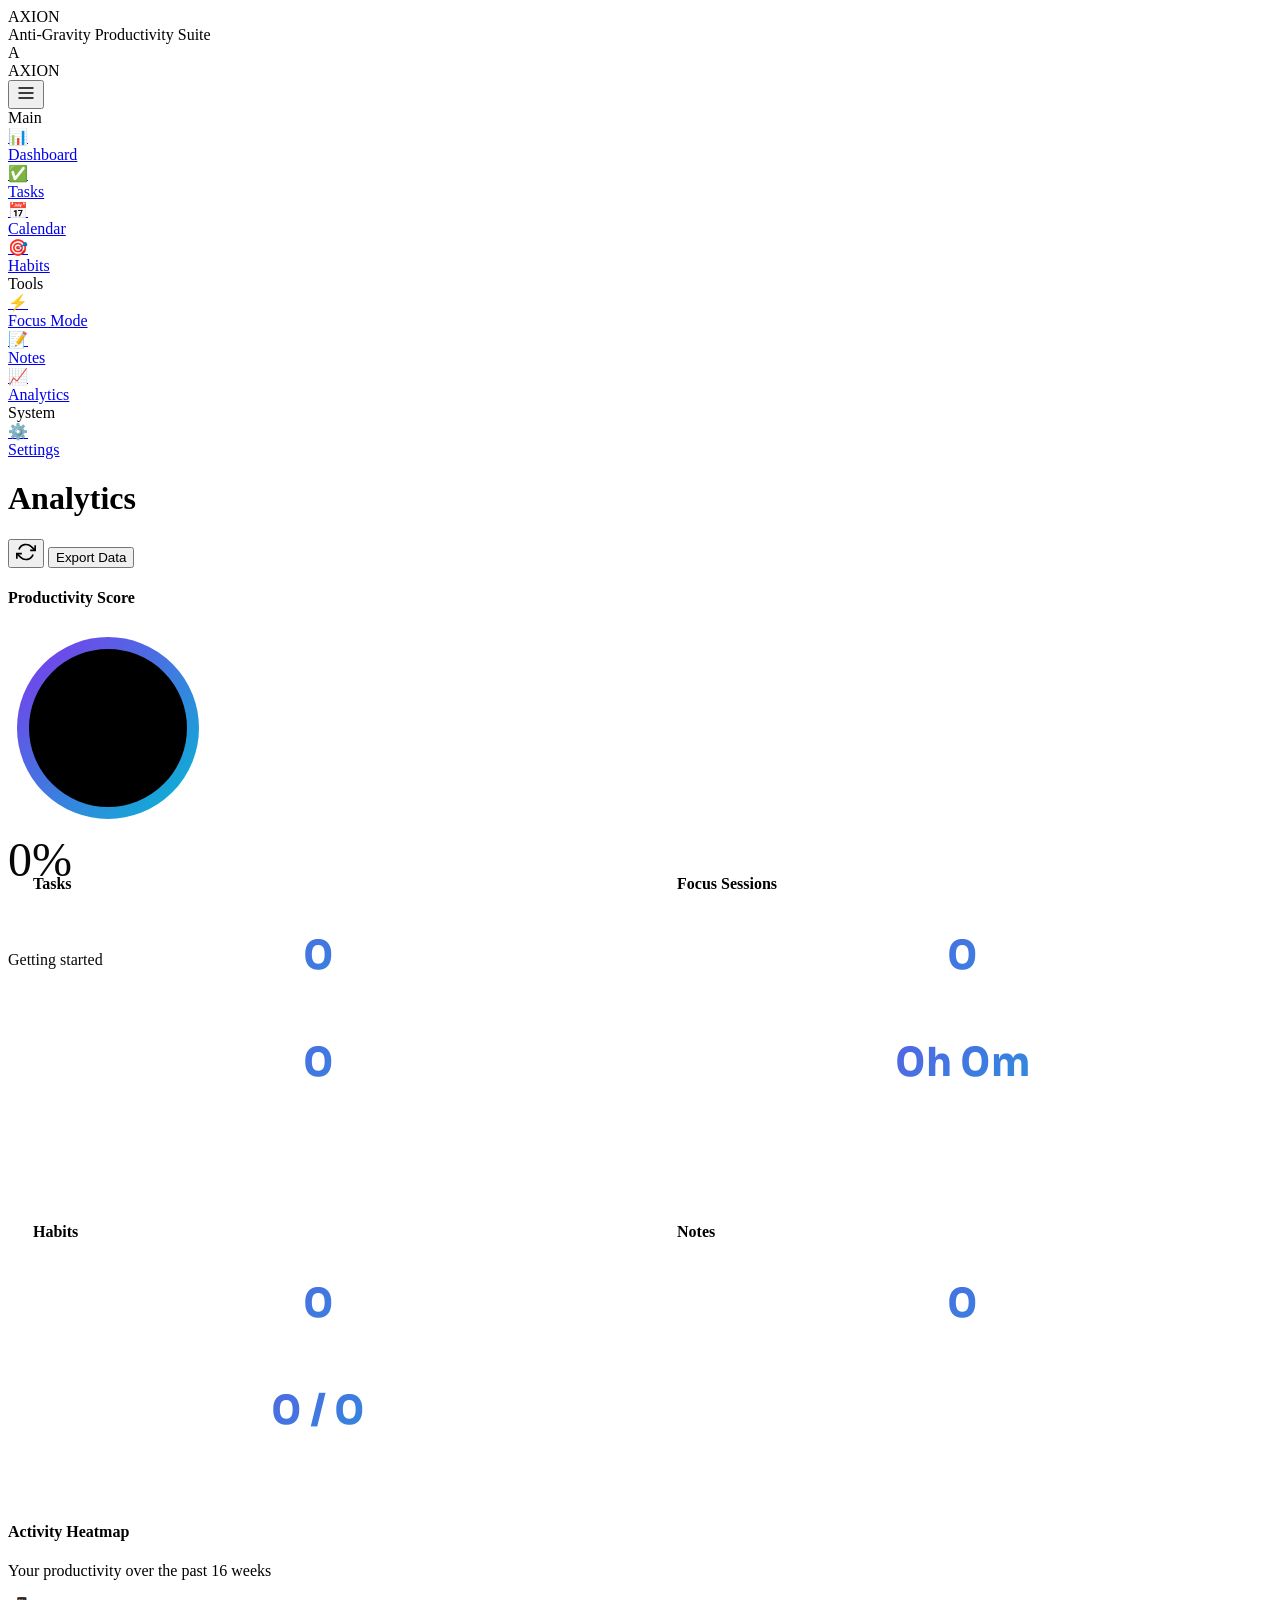
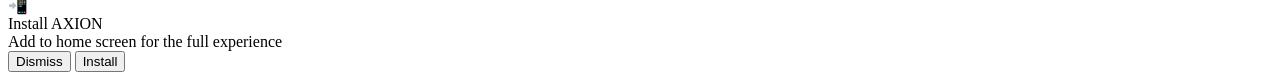
==== analytics.html @ ca5b5be5 "Add files via upload" ====
<!DOCTYPE html>
<html lang="en">
<head>
  <meta charset="UTF-8">
  <meta name="viewport" content="width=device-width, initial-scale=1.0">
  <meta name="description" content="AXION PRO MAX - Analytics">
  <meta name="theme-color" content="#7c3aed">
  <title>Analytics — AXION PRO MAX</title>
  
  <link rel="manifest" href="manifest.json">
  <link rel="icon" type="image/svg+xml" href="data:image/svg+xml,<svg xmlns='http://www.w3.org/2000/svg' viewBox='0 0 192 192'><rect fill='%237c3aed' width='192' height='192' rx='32'/><text x='96' y='130' font-size='100' text-anchor='middle' fill='white' font-family='system-ui'>A</text></svg>">
  
  <link rel="preconnect" href="https://fonts.googleapis.com">
  <link rel="preconnect" href="https://fonts.gstatic.com" crossorigin>
  <link href="https://fonts.googleapis.com/css2?family=Inter:wght@400;500;600;700&family=Sora:wght@400;600;700&display=swap" rel="stylesheet">
  
  <link rel="stylesheet" href="css/style.css">
  
  <style>
    .analytics-grid {
      display: grid;
      grid-template-columns: repeat(2, 1fr);
      gap: 1.5rem;
    }
    
    .analytics-card {
      background: rgba(255, 255, 255, 0.03);
      border: 1px solid rgba(255, 255, 255, 0.05);
      border-radius: 16px;
      padding: 1.5rem;
    }
    
    .analytics-stat {
      text-align: center;
      padding: 1rem;
    }
    
    .analytics-stat-value {
      font-family: 'Sora', sans-serif;
      font-size: 2.5rem;
      font-weight: 700;
      background: linear-gradient(135deg, #7c3aed 0%, #06b6d4 100%);
      -webkit-background-clip: text;
      -webkit-text-fill-color: transparent;
      background-clip: text;
    }
    
    .analytics-stat-label {
      color: rgba(255, 255, 255, 0.5);
      font-size: 0.875rem;
      margin-top: 0.5rem;
    }
    
    .heatmap-container {
      display: flex;
      gap: 4px;
      overflow-x: auto;
      padding: 1rem 0;
    }
    
    .heatmap-week {
      display: flex;
      flex-direction: column;
      gap: 4px;
    }
    
    .heatmap-cell-label {
      font-size: 0.625rem;
      color: rgba(255, 255, 255, 0.3);
      text-align: center;
      height: 14px;
    }
    
    .heatmap-labels {
      display: flex;
      justify-content: space-between;
      padding: 0.5rem 0;
      font-size: 0.75rem;
      color: rgba(255, 255, 255, 0.3);
    }
  </style>
</head>
<body data-page="analytics">
  
  <div class="splash-screen" id="splash-screen">
    <div class="splash-logo">AXION</div>
    <div class="splash-tagline">Anti-Gravity Productivity Suite</div>
    <div class="splash-loader">
      <div class="splash-loader-bar"></div>
    </div>
  </div>

  <div class="app-container">
    
    <aside class="sidebar">
      <div class="sidebar-header">
        <div class="logo">
          <div class="logo-icon">A</div>
          <span class="logo-text">AXION</span>
        </div>
        <button class="sidebar-toggle" onclick="document.querySelector('.sidebar').classList.toggle('collapsed')" title="Toggle sidebar">
          <svg width="20" height="20" viewBox="0 0 24 24" fill="none" stroke="currentColor" stroke-width="2">
            <path d="M3 12h18M3 6h18M3 18h18"/>
          </svg>
        </button>
      </div>
      
      <nav class="sidebar-nav">
        <div class="nav-section">
          <div class="nav-section-title">Main</div>
          <a href="dashboard.html" class="nav-item">
            <div class="nav-item-icon">📊</div>
            <span class="nav-item-text">Dashboard</span>
          </a>
          <a href="tasks.html" class="nav-item">
            <div class="nav-item-icon">✅</div>
            <span class="nav-item-text">Tasks</span>
          </a>
          <a href="calendar.html" class="nav-item">
            <div class="nav-item-icon">📅</div>
            <span class="nav-item-text">Calendar</span>
          </a>
          <a href="habits.html" class="nav-item">
            <div class="nav-item-icon">🎯</div>
            <span class="nav-item-text">Habits</span>
          </a>
        </div>
        
        <div class="nav-section">
          <div class="nav-section-title">Tools</div>
          <a href="focus.html" class="nav-item">
            <div class="nav-item-icon">⚡</div>
            <span class="nav-item-text">Focus Mode</span>
          </a>
          <a href="notes.html" class="nav-item">
            <div class="nav-item-icon">📝</div>
            <span class="nav-item-text">Notes</span>
          </a>
          <a href="analytics.html" class="nav-item active">
            <div class="nav-item-icon">📈</div>
            <span class="nav-item-text">Analytics</span>
          </a>
        </div>
        
        <div class="nav-section">
          <div class="nav-section-title">System</div>
          <a href="settings.html" class="nav-item">
            <div class="nav-item-icon">⚙️</div>
            <span class="nav-item-text">Settings</span>
          </a>
        </div>
      </nav>
    </aside>
    
    <main class="main-content">
      
      <header class="header">
        <div class="header-left">
          <h1 class="header-title">Analytics</h1>
        </div>
        
        <div class="header-right">
          <button class="btn btn-ghost" id="refresh-analytics">
            <svg width="20" height="20" viewBox="0 0 24 24" fill="none" stroke="currentColor" stroke-width="2">
              <path d="M23 4v6h-6M1 20v-6h6"/><path d="M3.51 9a9 9 0 0 1 14.85-3.36L23 10M1 14l4.64 4.36A9 9 0 0 0 20.49 15"/>
            </svg>
          </button>
          <button class="btn btn-secondary" id="export-analytics">Export Data</button>
        </div>
      </header>
      
      <div class="content-wrapper">
        
        <!-- Productivity Score -->
        <div class="card mb-lg">
          <div class="card-header">
            <h4>Productivity Score</h4>
          </div>
          <div class="productivity-score" id="productivity-score" style="width: 200px; height: 200px;">
            <svg class="productivity-score-circle" width="200" height="200" viewBox="0 0 200 200">
              <defs>
                <linearGradient id="scoreGradient2" x1="0%" y1="0%" x2="100%" y2="100%">
                  <stop offset="0%" stop-color="#7c3aed"/>
                  <stop offset="100%" stop-color="#06b6d4"/>
                </linearGradient>
              </defs>
              <circle class="productivity-score-bg" cx="100" cy="100" r="85" stroke-width="12"/>
              <circle class="productivity-score-progress" cx="100" cy="100" r="85" stroke-width="12" stroke="url(#scoreGradient2)"/>
            </svg>
            <div class="productivity-score-value" style="font-size: 3rem;">0%</div>
            <div class="stat-label" style="margin-top: 4rem;">Getting started</div>
          </div>
        </div>
        
        <!-- Stats Grid -->
        <div class="analytics-grid mb-lg">
          
          <div class="analytics-card">
            <h4 class="mb-md">Tasks</h4>
            <div class="grid grid-2">
              <div class="analytics-stat">
                <div class="analytics-stat-value" id="analytics-tasks-total">0</div>
                <div class="analytics-stat-label">Total Tasks</div>
              </div>
              <div class="analytics-stat">
                <div class="analytics-stat-value" id="analytics-tasks-completed">0</div>
                <div class="analytics-stat-label">Completed</div>
              </div>
            </div>
            <div class="progress mt-md">
              <div class="progress-bar" id="task-progress" style="width: 0%"></div>
            </div>
          </div>
          
          <div class="analytics-card">
            <h4 class="mb-md">Focus Sessions</h4>
            <div class="grid grid-2">
              <div class="analytics-stat">
                <div class="analytics-stat-value" id="focus-sessions">0</div>
                <div class="analytics-stat-label">Sessions</div>
              </div>
              <div class="analytics-stat">
                <div class="analytics-stat-value"><span id="focus-hours">0</span>h <span id="focus-minutes">0</span>m</div>
                <div class="analytics-stat-label">Total Time</div>
              </div>
            </div>
          </div>
          
          <div class="analytics-card">
            <h4 class="mb-md">Habits</h4>
            <div class="grid grid-2">
              <div class="analytics-stat">
                <div class="analytics-stat-value" id="analytics-habits-total">0</div>
                <div class="analytics-stat-label">Total Habits</div>
              </div>
              <div class="analytics-stat">
                <div class="analytics-stat-value">
                  <span id="streak-current">0</span> / <span id="streak-longest">0</span>
                </div>
                <div class="analytics-stat-label">Current / Longest Streak</div>
              </div>
            </div>
          </div>
          
          <div class="analytics-card">
            <h4 class="mb-md">Notes</h4>
            <div class="analytics-stat">
              <div class="analytics-stat-value" id="analytics-notes-total">0</div>
              <div class="analytics-stat-label">Total Notes</div>
            </div>
          </div>
          
        </div>
        
        <!-- Activity Heatmap -->
        <div class="card">
          <h4 class="mb-md">Activity Heatmap</h4>
          <p class="text-secondary mb-md">Your productivity over the past 16 weeks</p>
          <div id="activity-heatmap">
            <!-- Dynamically rendered -->
          </div>
        </div>
        
      </div>
    </main>
  </div>

  <div class="install-banner" id="install-banner">
    <div class="install-banner-icon">📲</div>
    <div class="install-banner-text">
      <div class="install-banner-title">Install AXION</div>
      <div class="install-banner-subtitle">Add to home screen for the full experience</div>
    </div>
    <div class="install-banner-actions">
      <button class="btn btn-ghost btn-sm" onclick="InstallBanner.hide()">Dismiss</button>
      <button class="btn btn-primary btn-sm" onclick="InstallBanner.install()">Install</button>
    </div>
  </div>

  <div class="toast-container" id="toast-container"></div>

  <script src="js/core.js"></script>
  <script src="js/analytics.js"></script>
</body>
</html>
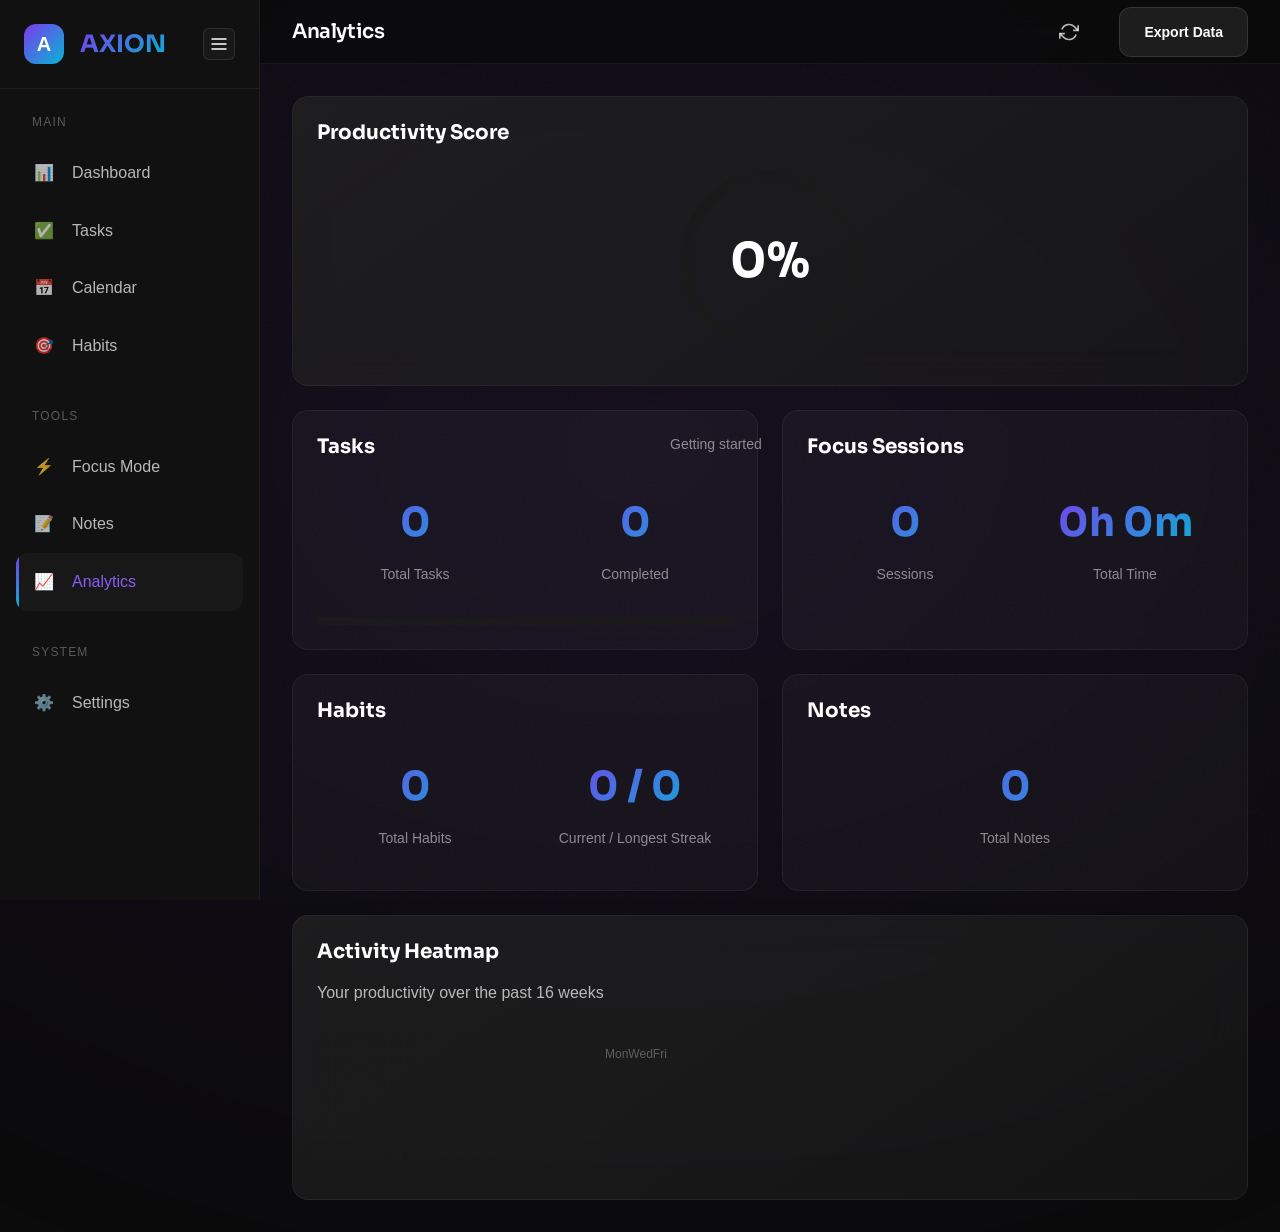
==== commit ebae8e71: "Fix HTML encoding issues in analytics.html" ====
--- a/analytics.html
+++ b/analytics.html
@@ -14,7 +14,7 @@
   <link rel="preconnect" href="https://fonts.gstatic.com" crossorigin>
   <link href="https://fonts.googleapis.com/css2?family=Inter:wght@400;500;600;700&family=Sora:wght@400;600;700&display=swap" rel="stylesheet">
   
-  <link rel="stylesheet" href="css/style.css">
+  <link rel="stylesheet" href="style.css">
   
   <style>
     .analytics-grid {
@@ -279,7 +279,8 @@
 
   <div class="toast-container" id="toast-container"></div>
 
-  <script src="js/core.js"></script>
-  <script src="js/analytics.js"></script>
+  <script src="core.js"></script>
+  <script src="analytics.js"></script>
 </body>
 </html>
+
--- a/style.css
+++ b/style.css
@@ -0,0 +1,2298 @@
+/**
+ * AXION PRO MAX - Premium Anti-Gravity Productivity Suite
+ * Anti-Gravity Productivity Suite
+ * Version: 1.0.0
+ */
+
+/* =====================================================
+   CSS CUSTOM PROPERTIES
+===================================================== */
+:root {
+  /* Colors */
+  --color-bg-primary: #0b0b0b;
+  --color-bg-secondary: #111111;
+  --color-bg-tertiary: #1a1a1a;
+  --color-bg-card: rgba(20, 20, 20, 0.7);
+  --color-bg-card-hover: rgba(30, 30, 30, 0.8);
+  --color-bg-glass: rgba(255, 255, 255, 0.03);
+  --color-bg-glass-strong: rgba(255, 255, 255, 0.08);
+  
+  /* Accent Colors */
+  --color-primary: #7c3aed;
+  --color-primary-light: #8b5cf6;
+  --color-primary-dark: #6d28d9;
+  --color-primary-glow: rgba(124, 58, 237, 0.4);
+  --color-secondary: #06b6d4;
+  --color-accent: #f472b6;
+  --color-success: #10b981;
+  --color-warning: #f59e0b;
+  --color-error: #ef4444;
+  
+  /* Text Colors */
+  --color-text-primary: #ffffff;
+  --color-text-secondary: rgba(255, 255, 255, 0.7);
+  --color-text-tertiary: rgba(255, 255, 255, 0.5);
+  --color-text-muted: rgba(255, 255, 255, 0.3);
+  
+  /* Gradients */
+  --gradient-primary: linear-gradient(135deg, #7c3aed 0%, #06b6d4 100%);
+  --gradient-accent: linear-gradient(135deg, #f472b6 0%, #7c3aed 100%);
+  --gradient-glow: radial-gradient(ellipse at center, rgba(124, 58, 237, 0.3) 0%, transparent 70%);
+  --gradient-card: linear-gradient(145deg, rgba(255,255,255,0.05) 0%, rgba(255,255,255,0.01) 100%);
+  
+  /* Typography */
+  --font-primary: 'Inter', -apple-system, BlinkMacSystemFont, 'Segoe UI', Roboto, sans-serif;
+  --font-heading: 'Sora', 'Space Grotesk', -apple-system, BlinkMacSystemFont, 'Segoe UI', Roboto, sans-serif;
+  
+  /* Spacing */
+  --spacing-xs: 4px;
+  --spacing-sm: 8px;
+  --spacing-md: 16px;
+  --spacing-lg: 24px;
+  --spacing-xl: 32px;
+  --spacing-2xl: 48px;
+  --spacing-3xl: 64px;
+  
+  /* Border Radius */
+  --radius-sm: 6px;
+  --radius-md: 12px;
+  --radius-lg: 16px;
+  --radius-xl: 24px;
+  --radius-full: 9999px;
+  
+  /* Shadows */
+  --shadow-sm: 0 2px 8px rgba(0, 0, 0, 0.3);
+  --shadow-md: 0 4px 16px rgba(0, 0, 0, 0.4);
+  --shadow-lg: 0 8px 32px rgba(0, 0, 0, 0.5);
+  --shadow-glow: 0 0 40px var(--color-primary-glow);
+  --shadow-glow-hover: 0 0 60px var(--color-primary-glow);
+  
+  /* Transitions */
+  --transition-fast: 150ms cubic-bezier(0.4, 0, 0.2, 1);
+  --transition-normal: 300ms cubic-bezier(0.4, 0, 0.2, 1);
+  --transition-slow: 500ms cubic-bezier(0.4, 0, 0.2, 1);
+  --transition-elastic: 500ms cubic-bezier(0.68, -0.55, 0.265, 1.55);
+  --transition-bounce: 600ms cubic-bezier(0.34, 1.56, 0.64, 1);
+  
+  /* Z-Index */
+  --z-base: 0;
+  --z-dropdown: 100;
+  --z-sticky: 200;
+  --z-modal: 300;
+  --z-toast: 400;
+  --z-tooltip: 500;
+  --z-install-banner: 600;
+  
+  /* Layout */
+  --sidebar-width: 260px;
+  --sidebar-collapsed: 80px;
+  --header-height: 64px;
+  --content-max-width: 1400px;
+}
+
+/* =====================================================
+   RESET & BASE STYLES
+===================================================== */
+*, *::before, *::after {
+  box-sizing: border-box;
+  margin: 0;
+  padding: 0;
+}
+
+html {
+  font-size: 16px;
+  scroll-behavior: smooth;
+  -webkit-font-smoothing: antialiased;
+  -moz-osx-font-smoothing: grayscale;
+}
+
+body {
+  font-family: var(--font-primary);
+  background-color: var(--color-bg-primary);
+  color: var(--color-text-primary);
+  line-height: 1.6;
+  min-height: 100vh;
+  overflow-x: hidden;
+  position: relative;
+}
+
+/* Noise Overlay */
+body::before {
+  content: '';
+  position: fixed;
+  top: 0;
+  left: 0;
+  width: 100%;
+  height: 100%;
+  pointer-events: none;
+  z-index: -1;
+  opacity: 0.02;
+  background-image: url("data:image/svg+xml,%3Csvg viewBox='0 0 400 400' xmlns='http://www.w3.org/2000/svg'%3E%3Cfilter id='noiseFilter'%3E%3CfeTurbulence type='fractalNoise' baseFrequency='0.9' numOctaves='4' stitchTiles='stitch'/%3E%3C/filter%3E%3Crect width='100%25' height='100%25' filter='url(%23noiseFilter)'/%3E%3C/svg%3E");
+}
+
+/* Ambient Glow Background */
+body::after {
+  content: '';
+  position: fixed;
+  top: -50%;
+  left: -50%;
+  width: 200%;
+  height: 200%;
+  background: var(--gradient-glow);
+  filter: blur(100px);
+  opacity: 0.3;
+  z-index: -2;
+  animation: ambientGlow 20s ease-in-out infinite;
+}
+
+@keyframes ambientGlow {
+  0%, 100% { transform: translate(0, 0) scale(1); }
+  33% { transform: translate(30px, -30px) scale(1.1); }
+  66% { transform: translate(-20px, 20px) scale(0.9); }
+}
+
+/* =====================================================
+   TYPOGRAPHY
+===================================================== */
+h1, h2, h3, h4, h5, h6 {
+  font-family: var(--font-heading);
+  font-weight: 700;
+  line-height: 1.2;
+  color: var(--color-text-primary);
+}
+
+h1 {
+  font-size: 3rem;
+  letter-spacing: -0.02em;
+}
+
+h2 {
+  font-size: 2.25rem;
+  letter-spacing: -0.01em;
+}
+
+h3 {
+  font-size: 1.75rem;
+}
+
+h4 {
+  font-size: 1.25rem;
+}
+
+h5 {
+  font-size: 1rem;
+}
+
+h6 {
+  font-size: 0.875rem;
+  text-transform: uppercase;
+  letter-spacing: 0.05em;
+  color: var(--color-text-secondary);
+}
+
+/* Gradient Text */
+.gradient-text {
+  background: var(--gradient-primary);
+  -webkit-background-clip: text;
+  -webkit-text-fill-color: transparent;
+  background-clip: text;
+}
+
+.gradient-text-accent {
+  background: var(--gradient-accent);
+  -webkit-background-clip: text;
+  -webkit-text-fill-color: transparent;
+  background-clip: text;
+}
+
+p {
+  color: var(--color-text-secondary);
+}
+
+a {
+  color: var(--color-primary-light);
+  text-decoration: none;
+  transition: color var(--transition-fast);
+}
+
+a:hover {
+  color: var(--color-primary);
+}
+
+/* =====================================================
+   ANIMATIONS
+===================================================== */
+
+/* Fade In */
+@keyframes fadeIn {
+  from { opacity: 0; }
+  to { opacity: 1; }
+}
+
+.fade-in {
+  animation: fadeIn 0.5s ease-out forwards;
+}
+
+/* Slide Up */
+@keyframes slideUp {
+  from {
+    opacity: 0;
+    transform: translateY(30px);
+  }
+  to {
+    opacity: 1;
+    transform: translateY(0);
+  }
+}
+
+.slide-up {
+  animation: slideUp 0.5s ease-out forwards;
+}
+
+/* Float */
+@keyframes float {
+  0%, 100% { transform: translateY(0); }
+  50% { transform: translateY(-10px); }
+}
+
+.float {
+  animation: float 6s ease-in-out infinite;
+}
+
+/* Glow Hover */
+@keyframes glowPulse {
+  0%, 100% { box-shadow: 0 0 20px var(--color-primary-glow); }
+  50% { box-shadow: 0 0 40px var(--color-primary-glow); }
+}
+
+.glow-hover {
+  transition: box-shadow var(--transition-normal);
+}
+
+.glow-hover:hover {
+  box-shadow: var(--shadow-glow-hover);
+}
+
+/* Hover Tilt - 3D Effect */
+.hover-tilt {
+  transition: transform var(--transition-normal);
+  transform-style: preserve-3d;
+  perspective: 1000px;
+}
+
+.hover-tilt:hover {
+  transform: rotateX(5deg) rotateY(-5deg) scale(1.02);
+}
+
+/* Scale In */
+@keyframes scaleIn {
+  from {
+    opacity: 0;
+    transform: scale(0.9);
+  }
+  to {
+    opacity: 1;
+    transform: scale(1);
+  }
+}
+
+.scale-in {
+  animation: scaleIn 0.3s ease-out forwards;
+}
+
+/* Blur Reveal */
+@keyframes blurReveal {
+  from {
+    opacity: 0;
+    filter: blur(10px);
+  }
+  to {
+    opacity: 1;
+    filter: blur(0);
+  }
+}
+
+.blur-reveal {
+  animation: blurReveal 0.6s ease-out forwards;
+}
+
+/* Spin */
+@keyframes spin {
+  from { transform: rotate(0deg); }
+  to { transform: rotate(360deg); }
+}
+
+.spin {
+  animation: spin 1s linear infinite;
+}
+
+/* Pulse */
+@keyframes pulse {
+  0%, 100% { opacity: 1; }
+  50% { opacity: 0.5; }
+}
+
+.pulse {
+  animation: pulse 2s ease-in-out infinite;
+}
+
+/* Bounce */
+@keyframes bounce {
+  0%, 100% { transform: translateY(0); }
+  50% { transform: translateY(-20px); }
+}
+
+.bounce {
+  animation: bounce 0.6s ease-out;
+}
+
+/* Slide In From Right */
+@keyframes slideInRight {
+  from {
+    opacity: 0;
+    transform: translateX(50px);
+  }
+  to {
+    opacity: 1;
+    transform: translateX(0);
+  }
+}
+
+.slide-in-right {
+  animation: slideInRight 0.4s ease-out forwards;
+}
+
+/* Slide In From Left */
+@keyframes slideInLeft {
+  from {
+    opacity: 0;
+    transform: translateX(-50px);
+  }
+  to {
+    opacity: 1;
+    transform: translateX(0);
+  }
+}
+
+.slide-in-left {
+  animation: slideInLeft 0.4s ease-out forwards;
+}
+
+/* Ripple Effect */
+.ripple {
+  position: relative;
+  overflow: hidden;
+}
+
+.ripple::after {
+  content: '';
+  position: absolute;
+  top: 50%;
+  left: 50%;
+  width: 0;
+  height: 0;
+  border-radius: 50%;
+  background: rgba(255, 255, 255, 0.3);
+  transform: translate(-50%, -50%);
+  transition: width 0.6s, height 0.6s;
+}
+
+.ripple:active::after {
+  width: 300px;
+  height: 300px;
+}
+
+/* =====================================================
+   PAGE TRANSITIONS
+===================================================== */
+.page-transition-enter {
+  opacity: 0;
+  transform: translateY(20px);
+}
+
+.page-transition-enter-active {
+  opacity: 1;
+  transform: translateY(0);
+  transition: opacity 0.4s, transform 0.4s;
+}
+
+.page-transition-exit {
+  opacity: 1;
+}
+
+.page-transition-exit-active {
+  opacity: 0;
+  transition: opacity 0.3s;
+}
+
+/* =====================================================
+   LAYOUT STRUCTURE
+===================================================== */
+.app-container {
+  display: flex;
+  min-height: 100vh;
+}
+
+.main-content {
+  flex: 1;
+  margin-left: var(--sidebar-width);
+  min-height: 100vh;
+  transition: margin-left var(--transition-normal);
+}
+
+.main-content.sidebar-collapsed {
+  margin-left: var(--sidebar-collapsed);
+}
+
+.content-wrapper {
+  padding: var(--spacing-xl);
+  max-width: var(--content-max-width);
+  margin: 0 auto;
+}
+
+/* Grid System */
+.grid {
+  display: grid;
+  gap: var(--spacing-lg);
+}
+
+.grid-2 {
+  grid-template-columns: repeat(2, 1fr);
+}
+
+.grid-3 {
+  grid-template-columns: repeat(3, 1fr);
+}
+
+.grid-4 {
+  grid-template-columns: repeat(4, 1fr);
+}
+
+@media (max-width: 1200px) {
+  .grid-4 { grid-template-columns: repeat(2, 1fr); }
+  .grid-3 { grid-template-columns: repeat(2, 1fr); }
+}
+
+@media (max-width: 768px) {
+  .main-content {
+    margin-left: 0;
+  }
+  
+  .grid-2, .grid-3, .grid-4 {
+    grid-template-columns: 1fr;
+  }
+}
+
+/* =====================================================
+   SIDEBAR
+===================================================== */
+.sidebar {
+  position: fixed;
+  top: 0;
+  left: 0;
+  width: var(--sidebar-width);
+  height: 100vh;
+  background: var(--color-bg-secondary);
+  border-right: 1px solid rgba(255, 255, 255, 0.05);
+  display: flex;
+  flex-direction: column;
+  z-index: var(--z-sticky);
+  transition: width var(--transition-elastic);
+  overflow: hidden;
+}
+
+.sidebar.collapsed {
+  width: var(--sidebar-collapsed);
+}
+
+.sidebar-header {
+  padding: var(--spacing-lg);
+  border-bottom: 1px solid rgba(255, 255, 255, 0.05);
+  display: flex;
+  align-items: center;
+  justify-content: space-between;
+}
+
+.logo {
+  display: flex;
+  align-items: center;
+  gap: var(--spacing-md);
+}
+
+.logo-icon {
+  width: 40px;
+  height: 40px;
+  background: var(--gradient-primary);
+  border-radius: var(--radius-md);
+  display: flex;
+  align-items: center;
+  justify-content: center;
+  font-weight: 700;
+  font-size: 1.25rem;
+  flex-shrink: 0;
+}
+
+.logo-text {
+  font-family: var(--font-heading);
+  font-size: 1.5rem;
+  font-weight: 700;
+  background: var(--gradient-primary);
+  -webkit-background-clip: text;
+  -webkit-text-fill-color: transparent;
+  background-clip: text;
+  white-space: nowrap;
+}
+
+.sidebar.collapsed .logo-text {
+  opacity: 0;
+  width: 0;
+}
+
+.sidebar-toggle {
+  background: var(--color-bg-glass);
+  border: 1px solid rgba(255, 255, 255, 0.1);
+  color: var(--color-text-primary);
+  width: 32px;
+  height: 32px;
+  border-radius: var(--radius-sm);
+  cursor: pointer;
+  display: flex;
+  align-items: center;
+  justify-content: center;
+  transition: all var(--transition-fast);
+}
+
+.sidebar-toggle:hover {
+  background: var(--color-bg-glass-strong);
+}
+
+.sidebar-nav {
+  flex: 1;
+  padding: var(--spacing-md);
+  overflow-y: auto;
+}
+
+.nav-section {
+  margin-bottom: var(--spacing-lg);
+}
+
+.nav-section-title {
+  font-size: 0.75rem;
+  text-transform: uppercase;
+  letter-spacing: 0.1em;
+  color: var(--color-text-muted);
+  padding: var(--spacing-sm) var(--spacing-md);
+  margin-bottom: var(--spacing-xs);
+}
+
+.sidebar.collapsed .nav-section-title {
+  opacity: 0;
+  height: 0;
+  padding: 0;
+  margin: 0;
+  overflow: hidden;
+}
+
+.nav-item {
+  display: flex;
+  align-items: center;
+  gap: var(--spacing-md);
+  padding: var(--spacing-md);
+  border-radius: var(--radius-md);
+  color: var(--color-text-secondary);
+  cursor: pointer;
+  transition: all var(--transition-fast);
+  position: relative;
+  overflow: hidden;
+}
+
+.nav-item::before {
+  content: '';
+  position: absolute;
+  left: 0;
+  top: 0;
+  width: 3px;
+  height: 100%;
+  background: var(--gradient-primary);
+  opacity: 0;
+  transition: opacity var(--transition-fast);
+}
+
+.nav-item:hover {
+  background: var(--color-bg-glass);
+  color: var(--color-text-primary);
+}
+
+.nav-item.active {
+  background: var(--color-bg-glass);
+  color: var(--color-primary-light);
+}
+
+.nav-item.active::before {
+  opacity: 1;
+}
+
+.nav-item-icon {
+  width: 24px;
+  height: 24px;
+  display: flex;
+  align-items: center;
+  justify-content: center;
+  flex-shrink: 0;
+}
+
+.nav-item-text {
+  white-space: nowrap;
+  transition: opacity var(--transition-fast);
+}
+
+.sidebar.collapsed .nav-item-text {
+  opacity: 0;
+  width: 0;
+}
+
+.nav-item-badge {
+  margin-left: auto;
+  background: var(--color-primary);
+  color: white;
+  font-size: 0.75rem;
+  padding: 2px 8px;
+  border-radius: var(--radius-full);
+}
+
+.sidebar.collapsed .nav-item-badge {
+  display: none;
+}
+
+/* =====================================================
+   HEADER
+===================================================== */
+.header {
+  height: var(--header-height);
+  background: rgba(11, 11, 11, 0.8);
+  backdrop-filter: blur(20px);
+  border-bottom: 1px solid rgba(255, 255, 255, 0.05);
+  display: flex;
+  align-items: center;
+  justify-content: space-between;
+  padding: 0 var(--spacing-xl);
+  position: sticky;
+  top: 0;
+  z-index: var(--z-sticky);
+}
+
+.header-left {
+  display: flex;
+  align-items: center;
+  gap: var(--spacing-lg);
+}
+
+.header-title {
+  font-family: var(--font-heading);
+  font-size: 1.25rem;
+  font-weight: 600;
+}
+
+.header-search {
+  position: relative;
+  width: 300px;
+}
+
+.header-search input {
+  width: 100%;
+  background: var(--color-bg-glass);
+  border: 1px solid rgba(255, 255, 255, 0.1);
+  border-radius: var(--radius-full);
+  padding: var(--spacing-sm) var(--spacing-lg);
+  padding-left: 44px;
+  color: var(--color-text-primary);
+  font-size: 0.875rem;
+  transition: all var(--transition-fast);
+}
+
+.header-search input:focus {
+  outline: none;
+  border-color: var(--color-primary);
+  box-shadow: 0 0 0 3px var(--color-primary-glow);
+}
+
+.header-search input::placeholder {
+  color: var(--color-text-muted);
+}
+
+.header-search-icon {
+  position: absolute;
+  left: 16px;
+  top: 50%;
+  transform: translateY(-50%);
+  color: var(--color-text-muted);
+}
+
+.header-search-shortcut {
+  position: absolute;
+  right: 16px;
+  top: 50%;
+  transform: translateY(-50%);
+  background: var(--color-bg-tertiary);
+  padding: 2px 8px;
+  border-radius: var(--radius-sm);
+  font-size: 0.75rem;
+  color: var(--color-text-muted);
+}
+
+.header-right {
+  display: flex;
+  align-items: center;
+  gap: var(--spacing-md);
+}
+
+/* =====================================================
+   CARDS
+===================================================== */
+.card {
+  background: var(--gradient-card), var(--color-bg-card);
+  backdrop-filter: blur(20px);
+  border: 1px solid rgba(255, 255, 255, 0.05);
+  border-radius: var(--radius-lg);
+  padding: var(--spacing-lg);
+  transition: all var(--transition-normal);
+}
+
+.card:hover {
+  background: var(--color-bg-card-hover);
+  border-color: rgba(255, 255, 255, 0.1);
+  transform: translateY(-4px);
+  box-shadow: var(--shadow-lg);
+}
+
+.card-glass {
+  background: rgba(255, 255, 255, 0.03);
+  backdrop-filter: blur(20px);
+  border: 1px solid rgba(255, 255, 255, 0.1);
+}
+
+.card-header {
+  display: flex;
+  align-items: center;
+  justify-content: space-between;
+  margin-bottom: var(--spacing-md);
+}
+
+.card-title {
+  font-size: 1rem;
+  font-weight: 600;
+}
+
+.card-subtitle {
+  font-size: 0.875rem;
+  color: var(--color-text-tertiary);
+}
+
+.card-icon {
+  width: 48px;
+  height: 48px;
+  border-radius: var(--radius-md);
+  display: flex;
+  align-items: center;
+  justify-content: center;
+  background: var(--gradient-primary);
+}
+
+.card-value {
+  font-family: var(--font-heading);
+  font-size: 2.5rem;
+  font-weight: 700;
+  margin: var(--spacing-md) 0;
+}
+
+.card-value-small {
+  font-size: 1.5rem;
+}
+
+.card-trend {
+  display: inline-flex;
+  align-items: center;
+  gap: var(--spacing-xs);
+  font-size: 0.875rem;
+  padding: 4px 12px;
+  border-radius: var(--radius-full);
+}
+
+.card-trend.up {
+  background: rgba(16, 185, 129, 0.1);
+  color: var(--color-success);
+}
+
+.card-trend.down {
+  background: rgba(239, 68, 68, 0.1);
+  color: var(--color-error);
+}
+
+/* =====================================================
+   BUTTONS
+===================================================== */
+.btn {
+  display: inline-flex;
+  align-items: center;
+  justify-content: center;
+  gap: var(--spacing-sm);
+  padding: var(--spacing-md) var(--spacing-lg);
+  font-size: 0.875rem;
+  font-weight: 600;
+  border-radius: var(--radius-md);
+  border: none;
+  cursor: pointer;
+  transition: all var(--transition-fast);
+  position: relative;
+  overflow: hidden;
+}
+
+.btn-primary {
+  background: var(--gradient-primary);
+  color: white;
+  box-shadow: 0 4px 15px var(--color-primary-glow);
+}
+
+.btn-primary:hover {
+  transform: translateY(-2px);
+  box-shadow: 0 6px 20px var(--color-primary-glow);
+}
+
+.btn-primary:active {
+  transform: translateY(0);
+}
+
+.btn-secondary {
+  background: var(--color-bg-glass-strong);
+  color: var(--color-text-primary);
+  border: 1px solid rgba(255, 255, 255, 0.1);
+}
+
+.btn-secondary:hover {
+  background: rgba(255, 255, 255, 0.12);
+  border-color: rgba(255, 255, 255, 0.2);
+}
+
+.btn-ghost {
+  background: transparent;
+  color: var(--color-text-secondary);
+}
+
+.btn-ghost:hover {
+  background: var(--color-bg-glass);
+  color: var(--color-text-primary);
+}
+
+.btn-icon {
+  width: 40px;
+  height: 40px;
+  padding: 0;
+  border-radius: var(--radius-md);
+}
+
+.btn-sm {
+  padding: var(--spacing-sm) var(--spacing-md);
+  font-size: 0.75rem;
+}
+
+.btn-lg {
+  padding: var(--spacing-lg) var(--spacing-xl);
+  font-size: 1rem;
+}
+
+/* Gradient Animated Button */
+.btn-gradient-animated {
+  background: linear-gradient(90deg, var(--color-primary), var(--color-secondary), var(--color-primary));
+  background-size: 200% 100%;
+  animation: gradientShift 3s ease infinite;
+}
+
+@keyframes gradientShift {
+  0% { background-position: 0% 50%; }
+  50% { background-position: 100% 50%; }
+  100% { background-position: 0% 50%; }
+}
+
+/* =====================================================
+   FORM ELEMENTS
+===================================================== */
+.form-group {
+  margin-bottom: var(--spacing-lg);
+}
+
+.form-label {
+  display: block;
+  font-size: 0.875rem;
+  font-weight: 500;
+  color: var(--color-text-secondary);
+  margin-bottom: var(--spacing-sm);
+}
+
+.form-input {
+  width: 100%;
+  background: var(--color-bg-glass);
+  border: 1px solid rgba(255, 255, 255, 0.1);
+  border-radius: var(--radius-md);
+  padding: var(--spacing-md);
+  color: var(--color-text-primary);
+  font-size: 0.875rem;
+  transition: all var(--transition-fast);
+}
+
+.form-input:focus {
+  outline: none;
+  border-color: var(--color-primary);
+  box-shadow: 0 0 0 3px var(--color-primary-glow);
+}
+
+.form-input::placeholder {
+  color: var(--color-text-muted);
+}
+
+textarea.form-input {
+  min-height: 120px;
+  resize: vertical;
+}
+
+/* Toggle Switch */
+.toggle {
+  position: relative;
+  width: 52px;
+  height: 28px;
+  background: var(--color-bg-tertiary);
+  border-radius: var(--radius-full);
+  cursor: pointer;
+  transition: background var(--transition-fast);
+}
+
+.toggle.active {
+  background: var(--gradient-primary);
+}
+
+.toggle::after {
+  content: '';
+  position: absolute;
+  top: 3px;
+  left: 3px;
+  width: 22px;
+  height: 22px;
+  background: white;
+  border-radius: 50%;
+  transition: transform var(--transition-fast);
+  box-shadow: var(--shadow-sm);
+}
+
+.toggle.active::after {
+  transform: translateX(24px);
+}
+
+/* Checkbox */
+.checkbox {
+  display: flex;
+  align-items: center;
+  gap: var(--spacing-sm);
+  cursor: pointer;
+}
+
+.checkbox input {
+  display: none;
+}
+
+.checkbox-box {
+  width: 22px;
+  height: 22px;
+  border: 2px solid rgba(255, 255, 255, 0.3);
+  border-radius: var(--radius-sm);
+  display: flex;
+  align-items: center;
+  justify-content: center;
+  transition: all var(--transition-fast);
+}
+
+.checkbox input:checked + .checkbox-box {
+  background: var(--gradient-primary);
+  border-color: var(--color-primary);
+}
+
+.checkbox-box::after {
+  content: '✓';
+  color: white;
+  font-size: 0.75rem;
+  opacity: 0;
+  transform: scale(0);
+  transition: all var(--transition-fast);
+}
+
+.checkbox input:checked + .checkbox-box::after {
+  opacity: 1;
+  transform: scale(1);
+}
+
+/* =====================================================
+   MODAL
+===================================================== */
+.modal-overlay {
+  position: fixed;
+  top: 0;
+  left: 0;
+  width: 100%;
+  height: 100%;
+  background: rgba(0, 0, 0, 0.7);
+  backdrop-filter: blur(5px);
+  display: flex;
+  align-items: center;
+  justify-content: center;
+  z-index: var(--z-modal);
+  opacity: 0;
+  visibility: hidden;
+  transition: all var(--transition-normal);
+}
+
+.modal-overlay.active {
+  opacity: 1;
+  visibility: visible;
+}
+
+.modal {
+  background: var(--color-bg-secondary);
+  border: 1px solid rgba(255, 255, 255, 0.1);
+  border-radius: var(--radius-xl);
+  width: 90%;
+  max-width: 500px;
+  max-height: 90vh;
+  overflow-y: auto;
+  transform: scale(0.9) translateY(20px);
+  transition: transform var(--transition-normal);
+}
+
+.modal-overlay.active .modal {
+  transform: scale(1) translateY(0);
+}
+
+.modal-header {
+  padding: var(--spacing-lg);
+  border-bottom: 1px solid rgba(255, 255, 255, 0.05);
+  display: flex;
+  align-items: center;
+  justify-content: space-between;
+}
+
+.modal-title {
+  font-size: 1.25rem;
+  font-weight: 600;
+}
+
+.modal-close {
+  width: 32px;
+  height: 32px;
+  border-radius: var(--radius-sm);
+  background: transparent;
+  border: none;
+  color: var(--color-text-muted);
+  cursor: pointer;
+  display: flex;
+  align-items: center;
+  justify-content: center;
+  transition: all var(--transition-fast);
+}
+
+.modal-close:hover {
+  background: var(--color-bg-glass);
+  color: var(--color-text-primary);
+}
+
+.modal-body {
+  padding: var(--spacing-lg);
+}
+
+.modal-footer {
+  padding: var(--spacing-lg);
+  border-top: 1px solid rgba(255, 255, 255, 0.05);
+  display: flex;
+  justify-content: flex-end;
+  gap: var(--spacing-md);
+}
+
+/* =====================================================
+   TOAST NOTIFICATIONS
+===================================================== */
+.toast-container {
+  position: fixed;
+  bottom: var(--spacing-xl);
+  right: var(--spacing-xl);
+  display: flex;
+  flex-direction: column;
+  gap: var(--spacing-md);
+  z-index: var(--z-toast);
+}
+
+.toast {
+  background: var(--color-bg-secondary);
+  border: 1px solid rgba(255, 255, 255, 0.1);
+  border-radius: var(--radius-md);
+  padding: var(--spacing-md) var(--spacing-lg);
+  display: flex;
+  align-items: center;
+  gap: var(--spacing-md);
+  min-width: 300px;
+  animation: slideInRight 0.3s ease-out;
+  box-shadow: var(--shadow-lg);
+}
+
+.toast.success {
+  border-left: 3px solid var(--color-success);
+}
+
+.toast.error {
+  border-left: 3px solid var(--color-error);
+}
+
+.toast.warning {
+  border-left: 3px solid var(--color-warning);
+}
+
+.toast.info {
+  border-left: 3px solid var(--color-primary);
+}
+
+.toast-icon {
+  width: 24px;
+  height: 24px;
+  flex-shrink: 0;
+}
+
+.toast-content {
+  flex: 1;
+}
+
+.toast-title {
+  font-weight: 600;
+  font-size: 0.875rem;
+  margin-bottom: 2px;
+}
+
+.toast-message {
+  font-size: 0.75rem;
+  color: var(--color-text-tertiary);
+}
+
+.toast-close {
+  background: transparent;
+  border: none;
+  color: var(--color-text-muted);
+  cursor: pointer;
+  padding: 4px;
+}
+
+/* =====================================================
+   TOOLTIP
+===================================================== */
+.tooltip {
+  position: relative;
+}
+
+.tooltip::before {
+  content: attr(data-tooltip);
+  position: absolute;
+  bottom: calc(100% + 10px);
+  left: 50%;
+  transform: translateX(-50%);
+  background: var(--color-bg-tertiary);
+  color: var(--color-text-primary);
+  padding: var(--spacing-sm) var(--spacing-md);
+  border-radius: var(--radius-sm);
+  font-size: 0.75rem;
+  white-space: nowrap;
+  opacity: 0;
+  visibility: hidden;
+  transition: all var(--transition-fast);
+  z-index: var(--z-tooltip);
+  box-shadow: var(--shadow-md);
+}
+
+.tooltip::after {
+  content: '';
+  position: absolute;
+  bottom: calc(100% + 5px);
+  left: 50%;
+  transform: translateX(-50%);
+  border: 5px solid transparent;
+  border-top-color: var(--color-bg-tertiary);
+  opacity: 0;
+  visibility: hidden;
+  transition: all var(--transition-fast);
+}
+
+.tooltip:hover::before,
+.tooltip:hover::after {
+  opacity: 1;
+  visibility: visible;
+}
+
+/* Glass Tooltip */
+.tooltip-glass::before {
+  background: rgba(30, 30, 30, 0.9);
+  backdrop-filter: blur(10px);
+  border: 1px solid rgba(255, 255, 255, 0.1);
+}
+
+/* =====================================================
+   DROPDOWN MENU
+===================================================== */
+.dropdown {
+  position: relative;
+}
+
+.dropdown-menu {
+  position: absolute;
+  top: calc(100% + 8px);
+  right: 0;
+  background: var(--color-bg-secondary);
+  border: 1px solid rgba(255, 255, 255, 0.1);
+  border-radius: var(--radius-md);
+  min-width: 200px;
+  padding: var(--spacing-sm);
+  opacity: 0;
+  visibility: hidden;
+  transform: translateY(-10px);
+  transition: all var(--transition-fast);
+  z-index: var(--z-dropdown);
+  box-shadow: var(--shadow-lg);
+}
+
+.dropdown.active .dropdown-menu {
+  opacity: 1;
+  visibility: visible;
+  transform: translateY(0);
+}
+
+.dropdown-item {
+  display: flex;
+  align-items: center;
+  gap: var(--spacing-md);
+  padding: var(--spacing-sm) var(--spacing-md);
+  border-radius: var(--radius-sm);
+  color: var(--color-text-secondary);
+  cursor: pointer;
+  transition: all var(--transition-fast);
+}
+
+.dropdown-item:hover {
+  background: var(--color-bg-glass);
+  color: var(--color-text-primary);
+}
+
+.dropdown-divider {
+  height: 1px;
+  background: rgba(255, 255, 255, 0.05);
+  margin: var(--spacing-sm) 0;
+}
+
+/* Animated Dropdown */
+.dropdown-animated .dropdown-menu {
+  animation: dropdownOpen 0.3s ease-out;
+}
+
+@keyframes dropdownOpen {
+  from {
+    opacity: 0;
+    transform: translateY(-10px) scale(0.95);
+  }
+  to {
+    opacity: 1;
+    transform: translateY(0) scale(1);
+  }
+}
+
+/* =====================================================
+   PROGRESS BARS
+===================================================== */
+.progress {
+  height: 8px;
+  background: var(--color-bg-tertiary);
+  border-radius: var(--radius-full);
+  overflow: hidden;
+}
+
+.progress-bar {
+  height: 100%;
+  background: var(--gradient-primary);
+  border-radius: var(--radius-full);
+  transition: width var(--transition-slow);
+  position: relative;
+}
+
+.progress-bar::after {
+  content: '';
+  position: absolute;
+  top: 0;
+  left: 0;
+  right: 0;
+  bottom: 0;
+  background: linear-gradient(90deg, transparent, rgba(255,255,255,0.3), transparent);
+  animation: progressShimmer 2s infinite;
+}
+
+@keyframes progressShimmer {
+  0% { transform: translateX(-100%); }
+  100% { transform: translateX(100%); }
+}
+
+/* Animated Progress */
+.progress-animated .progress-bar {
+  animation: progressPulse 2s ease-in-out infinite;
+}
+
+@keyframes progressPulse {
+  0%, 100% { filter: brightness(1); }
+  50% { filter: brightness(1.2); }
+}
+
+/* =====================================================
+   SKELETON LOADING
+===================================================== */
+.skeleton {
+  background: linear-gradient(90deg, 
+    var(--color-bg-tertiary) 25%, 
+    var(--color-bg-secondary) 50%, 
+    var(--color-bg-tertiary) 75%
+  );
+  background-size: 200% 100%;
+  animation: skeleton-loading 1.5s infinite;
+  border-radius: var(--radius-sm);
+}
+
+@keyframes skeleton-loading {
+  0% { background-position: 200% 0; }
+  100% { background-position: -200% 0; }
+}
+
+.skeleton-text {
+  height: 16px;
+  margin-bottom: var(--spacing-sm);
+}
+
+.skeleton-title {
+  height: 24px;
+  width: 60%;
+  margin-bottom: var(--spacing-md);
+}
+
+.skeleton-avatar {
+  width: 40px;
+  height: 40px;
+  border-radius: 50%;
+}
+
+.skeleton-card {
+  height: 200px;
+  border-radius: var(--radius-lg);
+}
+
+/* =====================================================
+   TASK ITEMS
+===================================================== */
+.task-item {
+  display: flex;
+  align-items: flex-start;
+  gap: var(--spacing-md);
+  padding: var(--spacing-md);
+  background: var(--color-bg-glass);
+  border: 1px solid rgba(255, 255, 255, 0.05);
+  border-radius: var(--radius-md);
+  transition: all var(--transition-fast);
+}
+
+.task-item:hover {
+  background: var(--color-bg-glass-strong);
+  border-color: rgba(255, 255, 255, 0.1);
+}
+
+.task-item.completed {
+  opacity: 0.6;
+}
+
+.task-item.completed .task-title {
+  text-decoration: line-through;
+}
+
+.task-checkbox {
+  width: 22px;
+  height: 22px;
+  border: 2px solid rgba(255, 255, 255, 0.3);
+  border-radius: var(--radius-sm);
+  cursor: pointer;
+  display: flex;
+  align-items: center;
+  justify-content: center;
+  transition: all var(--transition-fast);
+  flex-shrink: 0;
+}
+
+.task-checkbox:hover {
+  border-color: var(--color-primary);
+}
+
+.task-checkbox.checked {
+  background: var(--gradient-primary);
+  border-color: var(--color-primary);
+}
+
+.task-content {
+  flex: 1;
+}
+
+.task-title {
+  font-weight: 500;
+  margin-bottom: 4px;
+}
+
+.task-meta {
+  display: flex;
+  align-items: center;
+  gap: var(--spacing-md);
+  font-size: 0.75rem;
+  color: var(--color-text-muted);
+}
+
+.task-actions {
+  display: flex;
+  gap: var(--spacing-xs);
+  opacity: 0;
+  transition: opacity var(--transition-fast);
+}
+
+.task-item:hover .task-actions {
+  opacity: 1;
+}
+
+/* Confetti Burst */
+@keyframes confetti {
+  0% { transform: translateY(0) rotate(0deg); opacity: 1; }
+  100% { transform: translateY(-100px) rotate(720deg); opacity: 0; }
+}
+
+.confetti-container {
+  position: fixed;
+  pointer-events: none;
+  z-index: var(--z-toast);
+}
+
+.confetti-piece {
+  position: absolute;
+  width: 10px;
+  height: 10px;
+  animation: confetti 1s ease-out forwards;
+}
+
+/* =====================================================
+   CALENDAR
+===================================================== */
+.calendar-grid {
+  display: grid;
+  grid-template-columns: repeat(7, 1fr);
+  gap: 2px;
+}
+
+.calendar-day {
+  aspect-ratio: 1;
+  display: flex;
+  align-items: center;
+  justify-content: center;
+  border-radius: var(--radius-sm);
+  font-size: 0.875rem;
+  cursor: pointer;
+  transition: all var(--transition-fast);
+  position: relative;
+}
+
+.calendar-day:hover {
+  background: var(--color-bg-glass);
+}
+
+.calendar-day.today {
+  background: var(--color-bg-glass-strong);
+  font-weight: 600;
+}
+
+.calendar-day.selected {
+  background: var(--gradient-primary);
+}
+
+.calendar-day.has-task::after {
+  content: '';
+  position: absolute;
+  bottom: 4px;
+  width: 4px;
+  height: 4px;
+  background: var(--color-primary);
+  border-radius: 50%;
+}
+
+.calendar-day.other-month {
+  color: var(--color-text-muted);
+}
+
+/* Weekly Heatmap */
+.heatmap-grid {
+  display: flex;
+  gap: 3px;
+}
+
+.heatmap-row {
+  display: flex;
+  flex-direction: column;
+  gap: 3px;
+}
+
+.heatmap-cell {
+  width: 14px;
+  height: 14px;
+  border-radius: 3px;
+  background: var(--color-bg-tertiary);
+  transition: all var(--transition-fast);
+}
+
+.heatmap-cell:hover {
+  transform: scale(1.2);
+}
+
+.heatmap-cell.level-1 { background: rgba(124, 58, 237, 0.2); }
+.heatmap-cell.level-2 { background: rgba(124, 58, 237, 0.4); }
+.heatmap-cell.level-3 { background: rgba(124, 58, 237, 0.6); }
+.heatmap-cell.level-4 { background: rgba(124, 58, 237, 0.8); }
+.heatmap-cell.level-5 { background: var(--color-primary); }
+
+/* =====================================================
+   STATS & METRICS
+===================================================== */
+.stat-card {
+  text-align: center;
+  padding: var(--spacing-xl);
+}
+
+.stat-value {
+  font-family: var(--font-heading);
+  font-size: 3rem;
+  font-weight: 700;
+  background: var(--gradient-primary);
+  -webkit-background-clip: text;
+  -webkit-text-fill-color: transparent;
+  background-clip: text;
+  line-height: 1;
+}
+
+.stat-label {
+  font-size: 0.875rem;
+  color: var(--color-text-tertiary);
+  margin-top: var(--spacing-sm);
+}
+
+.stat-change {
+  display: inline-flex;
+  align-items: center;
+  gap: 4px;
+  font-size: 0.75rem;
+  margin-top: var(--spacing-sm);
+  padding: 4px 8px;
+  border-radius: var(--radius-full);
+}
+
+/* Productivity Score */
+.productivity-score {
+  position: relative;
+  width: 150px;
+  height: 150px;
+  margin: 0 auto;
+}
+
+.productivity-score-circle {
+  transform: rotate(-90deg);
+}
+
+.productivity-score-bg {
+  fill: none;
+  stroke: var(--color-bg-tertiary);
+  stroke-width: 10;
+}
+
+.productivity-score-progress {
+  fill: none;
+  stroke: url(#scoreGradient);
+  stroke-width: 10;
+  stroke-linecap: round;
+  stroke-dasharray: 408;
+  stroke-dashoffset: 408;
+  transition: stroke-dashoffset 1s ease-out;
+}
+
+.productivity-score-value {
+  position: absolute;
+  top: 50%;
+  left: 50%;
+  transform: translate(-50%, -50%);
+  font-family: var(--font-heading);
+  font-size: 2.5rem;
+  font-weight: 700;
+}
+
+/* =====================================================
+   FOCUS MODE
+===================================================== */
+.focus-mode {
+  position: fixed;
+  top: 0;
+  left: 0;
+  width: 100%;
+  height: 100%;
+  background: var(--color-bg-primary);
+  z-index: var(--z-modal);
+  display: flex;
+  flex-direction: column;
+  align-items: center;
+  justify-content: center;
+  opacity: 0;
+  visibility: hidden;
+  transition: all var(--transition-normal);
+}
+
+.focus-mode.active {
+  opacity: 1;
+  visibility: visible;
+}
+
+.focus-timer {
+  font-family: var(--font-heading);
+  font-size: 8rem;
+  font-weight: 700;
+  background: var(--gradient-primary);
+  -webkit-background-clip: text;
+  -webkit-text-fill-color: transparent;
+  background-clip: text;
+  line-height: 1;
+}
+
+.focus-task {
+  font-size: 1.5rem;
+  color: var(--color-text-secondary);
+  margin-top: var(--spacing-lg);
+}
+
+.focus-controls {
+  display: flex;
+  gap: var(--spacing-lg);
+  margin-top: var(--spacing-2xl);
+}
+
+/* =====================================================
+   INSTALL BANNER
+===================================================== */
+.install-banner {
+  position: fixed;
+  bottom: var(--spacing-xl);
+  left: 50%;
+  transform: translateX(-50%) translateY(100px);
+  background: var(--color-bg-secondary);
+  border: 1px solid rgba(255, 255, 255, 0.1);
+  border-radius: var(--radius-xl);
+  padding: var(--spacing-md) var(--spacing-xl);
+  display: flex;
+  align-items: center;
+  gap: var(--spacing-lg);
+  box-shadow: var(--shadow-lg);
+  opacity: 0;
+  visibility: hidden;
+  transition: all var(--transition-normal);
+  z-index: var(--z-install-banner);
+}
+
+.install-banner.active {
+  opacity: 1;
+  visibility: visible;
+  transform: translateX(-50%) translateY(0);
+}
+
+.install-banner-icon {
+  width: 48px;
+  height: 48px;
+  background: var(--gradient-primary);
+  border-radius: var(--radius-md);
+  display: flex;
+  align-items: center;
+  justify-content: center;
+  font-size: 1.5rem;
+}
+
+.install-banner-text {
+  flex: 1;
+}
+
+.install-banner-title {
+  font-weight: 600;
+  margin-bottom: 2px;
+}
+
+.install-banner-subtitle {
+  font-size: 0.875rem;
+  color: var(--color-text-tertiary);
+}
+
+.install-banner-actions {
+  display: flex;
+  gap: var(--spacing-sm);
+}
+
+/* =====================================================
+   SPLASH SCREEN
+===================================================== */
+.splash-screen {
+  position: fixed;
+  top: 0;
+  left: 0;
+  width: 100%;
+  height: 100%;
+  background: var(--color-bg-primary);
+  display: flex;
+  flex-direction: column;
+  align-items: center;
+  justify-content: center;
+  z-index: 9999;
+  transition: opacity 0.5s, visibility 0.5s;
+}
+
+.splash-screen.hidden {
+  opacity: 0;
+  visibility: hidden;
+}
+
+.splash-logo {
+  font-family: var(--font-heading);
+  font-size: 5rem;
+  font-weight: 700;
+  background: var(--gradient-primary);
+  -webkit-background-clip: text;
+  -webkit-text-fill-color: transparent;
+  background-clip: text;
+  animation: splashReveal 1s ease-out forwards;
+}
+
+@keyframes splashReveal {
+  from {
+    opacity: 0;
+    transform: translateY(30px) scale(0.9);
+  }
+  to {
+    opacity: 1;
+    transform: translateY(0) scale(1);
+  }
+}
+
+.splash-tagline {
+  color: var(--color-text-secondary);
+  margin-top: var(--spacing-md);
+  animation: fadeIn 0.5s ease-out 0.5s forwards;
+  opacity: 0;
+}
+
+.splash-loader {
+  width: 60px;
+  height: 4px;
+  background: var(--color-bg-tertiary);
+  border-radius: var(--radius-full);
+  margin-top: var(--spacing-2xl);
+  overflow: hidden;
+}
+
+.splash-loader-bar {
+  height: 100%;
+  background: var(--gradient-primary);
+  border-radius: var(--radius-full);
+  animation: loaderProgress 2s ease-out forwards;
+}
+
+@keyframes loaderProgress {
+  from { width: 0; }
+  to { width: 100%; }
+}
+
+/* =====================================================
+   ONBOARDING TOOLTIP
+===================================================== */
+.onboarding-tooltip {
+  position: fixed;
+  background: var(--color-bg-secondary);
+  border: 1px solid rgba(255, 255, 255, 0.1);
+  border-radius: var(--radius-lg);
+  padding: var(--spacing-lg);
+  max-width: 300px;
+  box-shadow: var(--shadow-lg);
+  z-index: var(--z-tooltip);
+  animation: tooltipPop 0.3s ease-out;
+}
+
+@keyframes tooltipPop {
+  from {
+    opacity: 0;
+    transform: scale(0.9) translateY(10px);
+  }
+  to {
+    opacity: 1;
+    transform: scale(1) translateY(0);
+  }
+}
+
+.onboarding-header {
+  display: flex;
+  align-items: center;
+  gap: var(--spacing-md);
+  margin-bottom: var(--spacing-md);
+}
+
+.onboarding-icon {
+  width: 40px;
+  height: 40px;
+  background: var(--gradient-primary);
+  border-radius: var(--radius-md);
+  display: flex;
+  align-items: center;
+  justify-content: center;
+}
+
+.onboarding-title {
+  font-weight: 600;
+}
+
+.onboarding-content {
+  color: var(--color-text-secondary);
+  font-size: 0.875rem;
+  margin-bottom: var(--spacing-md);
+}
+
+.onboarding-actions {
+  display: flex;
+  justify-content: flex-end;
+  gap: var(--spacing-sm);
+}
+
+/* =====================================================
+   QUICK ADD BUTTON
+===================================================== */
+.quick-add-btn {
+  position: fixed;
+  bottom: var(--spacing-xl);
+  right: var(--spacing-xl);
+  width: 60px;
+  height: 60px;
+  background: var(--gradient-primary);
+  border-radius: 50%;
+  display: flex;
+  align-items: center;
+  justify-content: center;
+  font-size: 1.5rem;
+  color: white;
+  cursor: pointer;
+  box-shadow: var(--shadow-glow);
+  transition: all var(--transition-fast);
+  z-index: var(--z-sticky);
+}
+
+.quick-add-btn:hover {
+  transform: scale(1.1);
+  box-shadow: var(--shadow-glow-hover);
+}
+
+.quick-add-btn:active {
+  transform: scale(0.95);
+}
+
+/* =====================================================
+   NAVIGATION TABS
+===================================================== */
+.tabs {
+  display: flex;
+  gap: var(--spacing-xs);
+  background: var(--color-bg-secondary);
+  padding: var(--spacing-xs);
+  border-radius: var(--radius-md);
+}
+
+.tab {
+  padding: var(--spacing-sm) var(--spacing-lg);
+  border-radius: var(--radius-sm);
+  color: var(--color-text-secondary);
+  cursor: pointer;
+  transition: all var(--transition-fast);
+  font-size: 0.875rem;
+  font-weight: 500;
+}
+
+.tab:hover {
+  color: var(--color-text-primary);
+}
+
+.tab.active {
+  background: var(--color-bg-glass-strong);
+  color: var(--color-text-primary);
+}
+
+/* =====================================================
+   BADGES
+===================================================== */
+.badge {
+  display: inline-flex;
+  align-items: center;
+  padding: 4px 10px;
+  font-size: 0.75rem;
+  font-weight: 600;
+  border-radius: var(--radius-full);
+  background: var(--color-bg-glass-strong);
+  color: var(--color-text-secondary);
+}
+
+.badge-primary {
+  background: rgba(124, 58, 237, 0.2);
+  color: var(--color-primary-light);
+}
+
+.badge-success {
+  background: rgba(16, 185, 129, 0.2);
+  color: var(--color-success);
+}
+
+.badge-warning {
+  background: rgba(245, 158, 11, 0.2);
+  color: var(--color-warning);
+}
+
+.badge-error {
+  background: rgba(239, 68, 68, 0.2);
+  color: var(--color-error);
+}
+
+/* =====================================================
+   TAGS
+===================================================== */
+.tag {
+  display: inline-flex;
+  align-items: center;
+  gap: 4px;
+  padding: 4px 12px;
+  font-size: 0.75rem;
+  border-radius: var(--radius-full);
+  background: var(--color-bg-glass);
+  border: 1px solid rgba(255, 255, 255, 0.1);
+  color: var(--color-text-secondary);
+  cursor: pointer;
+  transition: all var(--transition-fast);
+}
+
+.tag:hover {
+  border-color: var(--color-primary);
+  color: var(--color-primary-light);
+}
+
+.tag-remove {
+  width: 14px;
+  height: 14px;
+  display: flex;
+  align-items: center;
+  justify-content: center;
+  border-radius: 50%;
+  background: transparent;
+  border: none;
+  color: inherit;
+  cursor: pointer;
+}
+
+.tag-remove:hover {
+  background: rgba(255, 255, 255, 0.1);
+}
+
+/* =====================================================
+   LISTS
+===================================================== */
+.list {
+  display: flex;
+  flex-direction: column;
+  gap: var(--spacing-sm);
+}
+
+.list-item {
+  display: flex;
+  align-items: center;
+  gap: var(--spacing-md);
+  padding: var(--spacing-md);
+  border-radius: var(--radius-md);
+  transition: all var(--transition-fast);
+}
+
+.list-item:hover {
+  background: var(--color-bg-glass);
+}
+
+.list-item-icon {
+  width: 40px;
+  height: 40px;
+  background: var(--color-bg-tertiary);
+  border-radius: var(--radius-md);
+  display: flex;
+  align-items: center;
+  justify-content: center;
+  color: var(--color-text-secondary);
+}
+
+.list-item-content {
+  flex: 1;
+}
+
+.list-item-title {
+  font-weight: 500;
+  margin-bottom: 2px;
+}
+
+.list-item-subtitle {
+  font-size: 0.75rem;
+  color: var(--color-text-muted);
+}
+
+/* =====================================================
+   AVATARS
+===================================================== */
+.avatar {
+  width: 40px;
+  height: 40px;
+  border-radius: 50%;
+  background: var(--gradient-primary);
+  display: flex;
+  align-items: center;
+  justify-content: center;
+  font-weight: 600;
+  font-size: 0.875rem;
+  color: white;
+}
+
+.avatar img {
+  width: 100%;
+  height: 100%;
+  object-fit: cover;
+  border-radius: 50%;
+}
+
+.avatar-sm {
+  width: 32px;
+  height: 32px;
+  font-size: 0.75rem;
+}
+
+.avatar-lg {
+  width: 56px;
+  height: 56px;
+  font-size: 1.25rem;
+}
+
+.avatar-group {
+  display: flex;
+}
+
+.avatar-group .avatar {
+  border: 2px solid var(--color-bg-primary);
+  margin-left: -10px;
+}
+
+.avatar-group .avatar:first-child {
+  margin-left: 0;
+}
+
+/* =====================================================
+   EMPTY STATES
+===================================================== */
+.empty-state {
+  text-align: center;
+  padding: var(--spacing-3xl);
+}
+
+.empty-state-icon {
+  width: 80px;
+  height: 80px;
+  background: var(--color-bg-tertiary);
+  border-radius: 50%;
+  display: flex;
+  align-items: center;
+  justify-content: center;
+  margin: 0 auto var(--spacing-lg);
+  color: var(--color-text-muted);
+  font-size: 2rem;
+}
+
+.empty-state-title {
+  font-size: 1.25rem;
+  margin-bottom: var(--spacing-sm);
+}
+
+.empty-state-description {
+  color: var(--color-text-tertiary);
+  margin-bottom: var(--spacing-lg);
+}
+
+/* =====================================================
+   UTILITY CLASSES
+===================================================== */
+.text-center { text-align: center; }
+.text-left { text-align: left; }
+.text-right { text-align: right; }
+
+.text-primary { color: var(--color-text-primary); }
+.text-secondary { color: var(--color-text-secondary); }
+.text-tertiary { color: var(--color-text-tertiary); }
+.text-muted { color: var(--color-text-muted); }
+
+.font-heading { font-family: var(--font-heading); }
+.font-primary { font-family: var(--font-primary); }
+
+.flex { display: flex; }
+.flex-col { flex-direction: column; }
+.items-center { align-items: center; }
+.justify-center { justify-content: center; }
+.justify-between { justify-content: space-between; }
+.gap-sm { gap: var(--spacing-sm); }
+.gap-md { gap: var(--spacing-md); }
+.gap-lg { gap: var(--spacing-lg); }
+
+.w-full { width: 100%; }
+.h-full { height: 100%; }
+
+.mt-sm { margin-top: var(--spacing-sm); }
+.mt-md { margin-top: var(--spacing-md); }
+.mt-lg { margin-top: var(--spacing-lg); }
+.mb-sm { margin-bottom: var(--spacing-sm); }
+.mb-md { margin-bottom: var(--spacing-md); }
+.mb-lg { margin-bottom: var(--spacing-lg); }
+
+.p-sm { padding: var(--spacing-sm); }
+.p-md { padding: var(--spacing-md); }
+.p-lg { padding: var(--spacing-lg); }
+
+.rounded-sm { border-radius: var(--radius-sm); }
+.rounded-md { border-radius: var(--radius-md); }
+.rounded-lg { border-radius: var(--radius-lg); }
+.rounded-full { border-radius: var(--radius-full); }
+
+.opacity-50 { opacity: 0.5; }
+.opacity-75 { opacity: 0.75; }
+
+.hidden { display: none; }
+.visible { visibility: visible; }
+.invisible { visibility: hidden; }
+
+.overflow-hidden { overflow: hidden; }
+.overflow-auto { overflow: auto; }
+
+/* Scrollbar */
+::-webkit-scrollbar {
+  width: 8px;
+  height: 8px;
+}
+
+::-webkit-scrollbar-track {
+  background: var(--color-bg-secondary);
+}
+
+::-webkit-scrollbar-thumb {
+  background: var(--color-bg-tertiary);
+  border-radius: var(--radius-full);
+}
+
+::-webkit-scrollbar-thumb:hover {
+  background: rgba(255, 255, 255, 0.2);
+}
+
+/* Selection */
+::selection {
+  background: var(--color-primary);
+  color: white;
+}
+
+/* Focus Visible */
+:focus-visible {
+  outline: 2px solid var(--color-primary);
+  outline-offset: 2px;
+}
+
+/* =====================================================
+   RESPONSIVE
+===================================================== */
+@media (max-width: 1200px) {
+  :root {
+    --sidebar-width: 240px;
+  }
+  
+  .content-wrapper {
+    padding: var(--spacing-lg);
+  }
+}
+
+@media (max-width: 768px) {
+  :root {
+    --sidebar-width: 0px;
+    --header-height: 56px;
+  }
+  
+  .sidebar {
+    transform: translateX(-100%);
+  }
+  
+  .sidebar.mobile-open {
+    transform: translateX(0);
+    width: 280px;
+  }
+  
+  .main-content {
+    margin-left: 0;
+  }
+  
+  .header-search {
+    display: none;
+  }
+  
+  .focus-timer {
+    font-size: 4rem;
+  }
+}
+
+@media (max-width: 480px) {
+  h1 { font-size: 2rem; }
+  h2 { font-size: 1.75rem; }
+  h3 { font-size: 1.5rem; }
+  
+  .card-value {
+    font-size: 2rem;
+  }
+  
+  .quick-add-btn {
+    bottom: var(--spacing-lg);
+    right: var(--spacing-lg);
+    width: 56px;
+    height: 56px;
+  }
+  
+  .toast-container {
+    left: var(--spacing-md);
+    right: var(--spacing-md);
+    bottom: var(--spacing-md);
+  }
+  
+  .toast {
+    min-width: auto;
+  }
+}
+
+/* =====================================================
+   DARK MODE TOGGLES (Ready for future)
+===================================================== */
+@media (prefers-color-scheme: dark) {
+  /* Already dark by default */
+}
+
+@media (prefers-color-scheme: light) {
+  /* Not supported in this version - always dark */
+}
